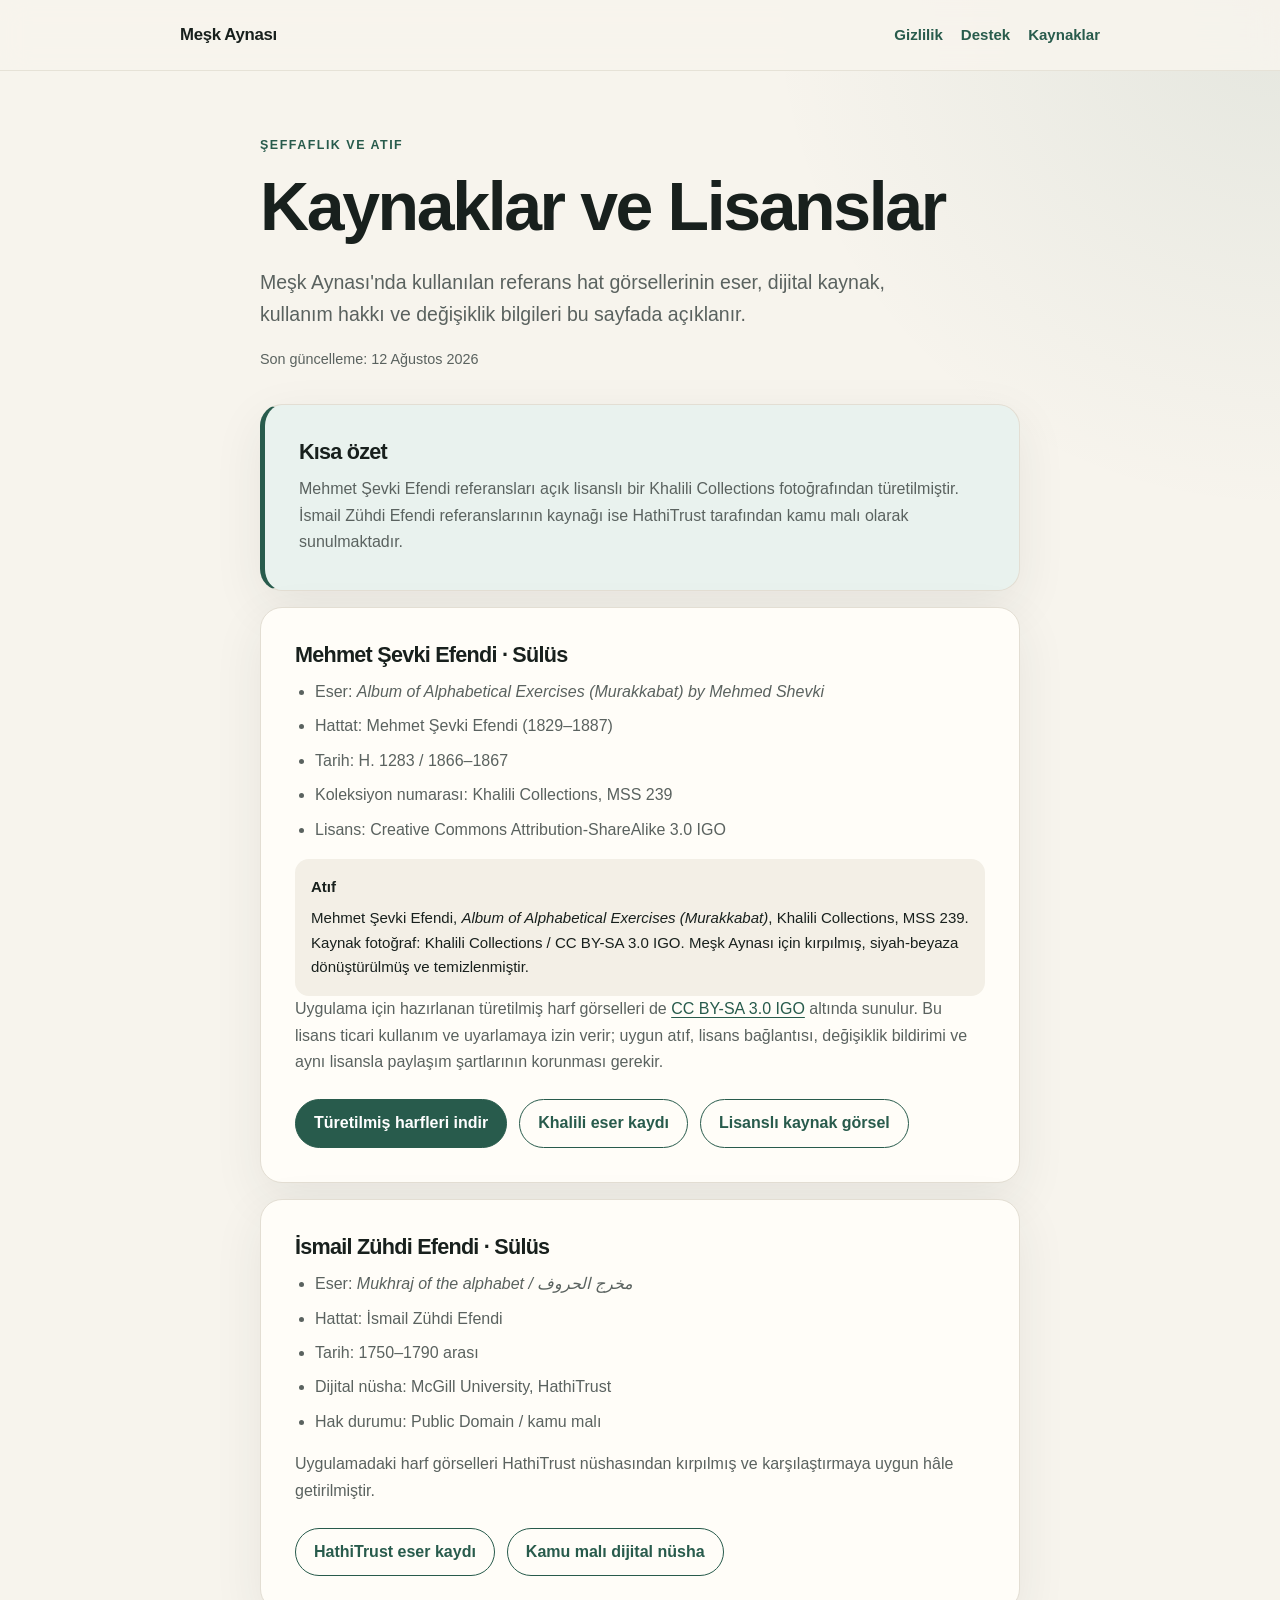
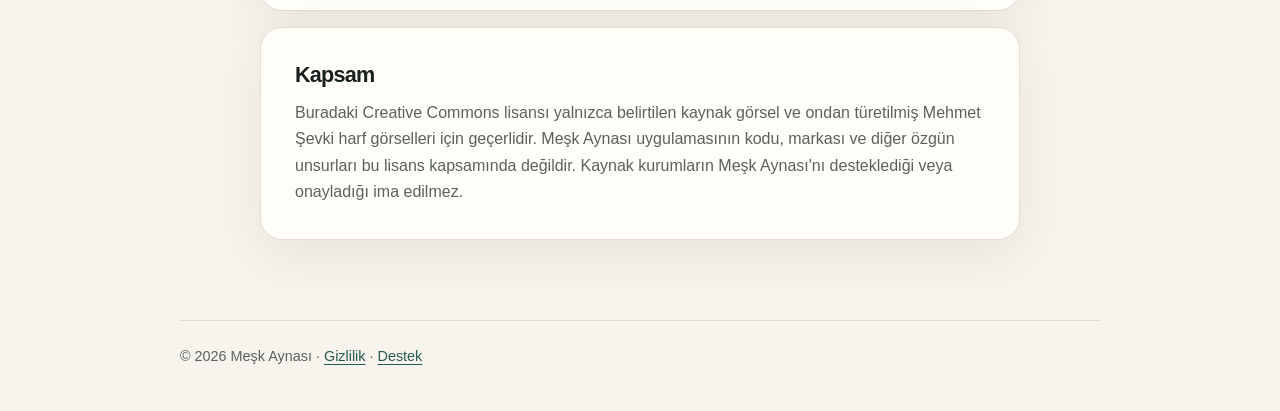
==== licenses/index.html @ 1dcadec5 "Add reference image sources and licenses" ====
<!doctype html>
<html lang="tr">
  <head>
    <meta charset="utf-8">
    <meta name="viewport" content="width=device-width, initial-scale=1">
    <meta
      name="description"
      content="Meşk Aynası referans hat görsellerinin kaynak ve lisans bilgileri."
    >
    <title>Kaynaklar ve Lisanslar — Meşk Aynası</title>
    <link rel="stylesheet" href="/styles.css">
  </head>
  <body>
    <header class="site-header">
      <nav class="nav" aria-label="Ana menü">
        <a class="brand" href="/">Meşk Aynası</a>
        <div class="nav-links">
          <a href="/privacy/">Gizlilik</a>
          <a href="/support/">Destek</a>
          <a href="/licenses/" aria-current="page">Kaynaklar</a>
        </div>
      </nav>
    </header>

    <main>
      <header class="hero">
        <p class="eyebrow">Şeffaflık ve atıf</p>
        <h1>Kaynaklar ve Lisanslar</h1>
        <p class="lead">
          Meşk Aynası'nda kullanılan referans hat görsellerinin eser, dijital
          kaynak, kullanım hakkı ve değişiklik bilgileri bu sayfada açıklanır.
        </p>
        <p class="updated">Son güncelleme: 12 Ağustos 2026</p>
      </header>

      <section class="content-section callout">
        <h2>Kısa özet</h2>
        <p>
          Mehmet Şevki Efendi referansları açık lisanslı bir Khalili Collections
          fotoğrafından türetilmiştir. İsmail Zühdi Efendi referanslarının kaynağı
          ise HathiTrust tarafından kamu malı olarak sunulmaktadır.
        </p>
      </section>

      <section class="content-section">
        <h2>Mehmet Şevki Efendi · Sülüs</h2>
        <ul class="plain-list">
          <li>
            Eser: <em>Album of Alphabetical Exercises (Murakkabat) by Mehmed Shevki</em>
          </li>
          <li>Hattat: Mehmet Şevki Efendi (1829–1887)</li>
          <li>Tarih: H. 1283 / 1866–1867</li>
          <li>Koleksiyon numarası: Khalili Collections, MSS 239</li>
          <li>Lisans: Creative Commons Attribution-ShareAlike 3.0 IGO</li>
        </ul>
        <div class="license-credit">
          <strong>Atıf</strong>
          Mehmet Şevki Efendi, <em>Album of Alphabetical Exercises (Murakkabat)</em>,
          Khalili Collections, MSS 239. Kaynak fotoğraf: Khalili Collections /
          CC BY-SA 3.0 IGO. Meşk Aynası için kırpılmış, siyah-beyaza
          dönüştürülmüş ve temizlenmiştir.
        </div>
        <p>
          Uygulama için hazırlanan türetilmiş harf görselleri de
          <a href="https://creativecommons.org/licenses/by-sa/3.0/igo/">CC BY-SA 3.0 IGO</a>
          altında sunulur. Bu lisans ticari kullanım ve uyarlamaya izin verir;
          uygun atıf, lisans bağlantısı, değişiklik bildirimi ve aynı lisansla
          paylaşım şartlarının korunması gerekir.
        </p>
        <div class="actions">
          <a
            class="button"
            href="/downloads/mehmet-sevki-efendi-sulus-cc-by-sa-3.0-igo.zip"
            download
          >Türetilmiş harfleri indir</a>
          <a
            class="button secondary"
            href="https://khalilicollections.org/collections/islamic-art/khalili-collection-islamic-art-album-of-alphabetical-exercises-by-mehmed-shevki-mss239/"
          >Khalili eser kaydı</a>
          <a
            class="button secondary"
            href="https://commons.wikimedia.org/wiki/File:Khalili_Collection_Islamic_Art_mss_0239.15.jpg"
          >Lisanslı kaynak görsel</a>
        </div>
      </section>

      <section class="content-section">
        <h2>İsmail Zühdi Efendi · Sülüs</h2>
        <ul class="plain-list">
          <li>Eser: <em>Mukhraj of the alphabet / مخرج الحروف</em></li>
          <li>Hattat: İsmail Zühdi Efendi</li>
          <li>Tarih: 1750–1790 arası</li>
          <li>Dijital nüsha: McGill University, HathiTrust</li>
          <li>Hak durumu: Public Domain / kamu malı</li>
        </ul>
        <p>
          Uygulamadaki harf görselleri HathiTrust nüshasından kırpılmış ve
          karşılaştırmaya uygun hâle getirilmiştir.
        </p>
        <div class="actions">
          <a
            class="button secondary"
            href="https://catalog.hathitrust.org/Record/102869389"
          >HathiTrust eser kaydı</a>
          <a
            class="button secondary"
            href="https://babel.hathitrust.org/cgi/pt?id=mcg.ark:/13960/t20d2jc2r"
          >Kamu malı dijital nüsha</a>
        </div>
      </section>

      <section class="content-section">
        <h2>Kapsam</h2>
        <p>
          Buradaki Creative Commons lisansı yalnızca belirtilen kaynak görsel ve
          ondan türetilmiş Mehmet Şevki harf görselleri için geçerlidir. Meşk
          Aynası uygulamasının kodu, markası ve diğer özgün unsurları bu lisans
          kapsamında değildir. Kaynak kurumların Meşk Aynası'nı desteklediği veya
          onayladığı ima edilmez.
        </p>
      </section>
    </main>

    <footer>
      © 2026 Meşk Aynası · <a href="/privacy/">Gizlilik</a> ·
      <a href="/support/">Destek</a>
    </footer>
  </body>
</html>
---- styles.css ----
:root {
  color-scheme: light;
  --background: #f7f4ed;
  --surface: #fffdf8;
  --text: #18201d;
  --muted: #5a625f;
  --accent: #285b4c;
  --accent-soft: #e9f2ee;
  --line: #e3ded3;
  --shadow: 0 16px 50px rgba(40, 55, 49, 0.08);
}

* {
  box-sizing: border-box;
}

html {
  scroll-behavior: smooth;
}

body {
  margin: 0;
  background:
    radial-gradient(circle at top right, rgba(40, 91, 76, 0.09), transparent 32rem),
    var(--background);
  color: var(--text);
  font-family: Inter, ui-sans-serif, -apple-system, BlinkMacSystemFont, "Segoe UI", sans-serif;
  line-height: 1.65;
}

a {
  color: var(--accent);
  text-underline-offset: 0.18em;
}

a:hover {
  text-decoration-thickness: 2px;
}

.site-header {
  border-bottom: 1px solid rgba(227, 222, 211, 0.85);
  background: rgba(247, 244, 237, 0.88);
  backdrop-filter: blur(14px);
}

.nav {
  width: min(100% - 32px, 920px);
  min-height: 70px;
  margin: 0 auto;
  display: flex;
  align-items: center;
  justify-content: space-between;
  gap: 24px;
}

.brand {
  color: var(--text);
  font-size: 1.05rem;
  font-weight: 800;
  letter-spacing: -0.02em;
  text-decoration: none;
}

.nav-links {
  display: flex;
  flex-wrap: wrap;
  gap: 18px;
}

.nav-links a {
  font-size: 0.94rem;
  font-weight: 650;
  text-decoration: none;
}

main {
  width: min(100% - 32px, 760px);
  margin: 0 auto;
  padding: 64px 0 80px;
}

.hero {
  margin-bottom: 32px;
}

.eyebrow {
  margin: 0 0 10px;
  color: var(--accent);
  font-size: 0.78rem;
  font-weight: 800;
  letter-spacing: 0.12em;
  text-transform: uppercase;
}

h1,
h2 {
  line-height: 1.18;
  letter-spacing: -0.035em;
}

h1 {
  max-width: 700px;
  margin: 0;
  font-size: clamp(2.25rem, 7vw, 4.25rem);
}

.lead {
  max-width: 660px;
  margin: 20px 0 0;
  color: var(--muted);
  font-size: clamp(1.05rem, 2.5vw, 1.22rem);
}

.updated {
  margin-top: 18px;
  color: var(--muted);
  font-size: 0.9rem;
}

.card,
.content-section {
  border: 1px solid var(--line);
  border-radius: 22px;
  background: var(--surface);
  box-shadow: var(--shadow);
}

.content-section {
  margin-top: 16px;
  padding: clamp(22px, 5vw, 34px);
}

.content-section h2 {
  margin: 0 0 12px;
  font-size: 1.35rem;
}

.content-section p,
.content-section ul {
  margin-top: 0;
  color: var(--muted);
}

.content-section p:last-child,
.content-section ul:last-child {
  margin-bottom: 0;
}

.content-section li + li {
  margin-top: 8px;
}

.callout {
  border-left: 5px solid var(--accent);
  background: var(--accent-soft);
}

.actions {
  display: flex;
  flex-wrap: wrap;
  gap: 12px;
  margin-top: 24px;
}

.button {
  display: inline-flex;
  min-height: 46px;
  align-items: center;
  justify-content: center;
  border: 1px solid var(--accent);
  border-radius: 999px;
  padding: 10px 18px;
  background: var(--accent);
  color: #fff;
  font-weight: 750;
  text-decoration: none;
}

.button.secondary {
  background: transparent;
  color: var(--accent);
}

.cards {
  display: grid;
  grid-template-columns: repeat(auto-fit, minmax(220px, 1fr));
  gap: 16px;
  margin-top: 26px;
}

.card {
  padding: 26px;
}

.card h2 {
  margin: 0 0 8px;
  font-size: 1.25rem;
}

.card p {
  margin: 0 0 18px;
  color: var(--muted);
}

.license-credit {
  border-radius: 14px;
  padding: 16px;
  background: #f3efe6;
  color: var(--text);
  font-size: 0.94rem;
  overflow-wrap: anywhere;
}

.license-credit strong {
  display: block;
  margin-bottom: 6px;
}

.plain-list {
  padding-left: 1.25rem;
}

footer {
  width: min(100% - 32px, 920px);
  margin: 0 auto;
  border-top: 1px solid var(--line);
  padding: 24px 0 42px;
  color: var(--muted);
  font-size: 0.9rem;
}

@media (max-width: 620px) {
  .nav {
    align-items: flex-start;
    flex-direction: column;
    gap: 8px;
    padding: 16px 0;
  }

  main {
    padding-top: 44px;
  }

  .cards {
    grid-template-columns: 1fr;
  }
}

@media (prefers-reduced-motion: reduce) {
  html {
    scroll-behavior: auto;
  }
}
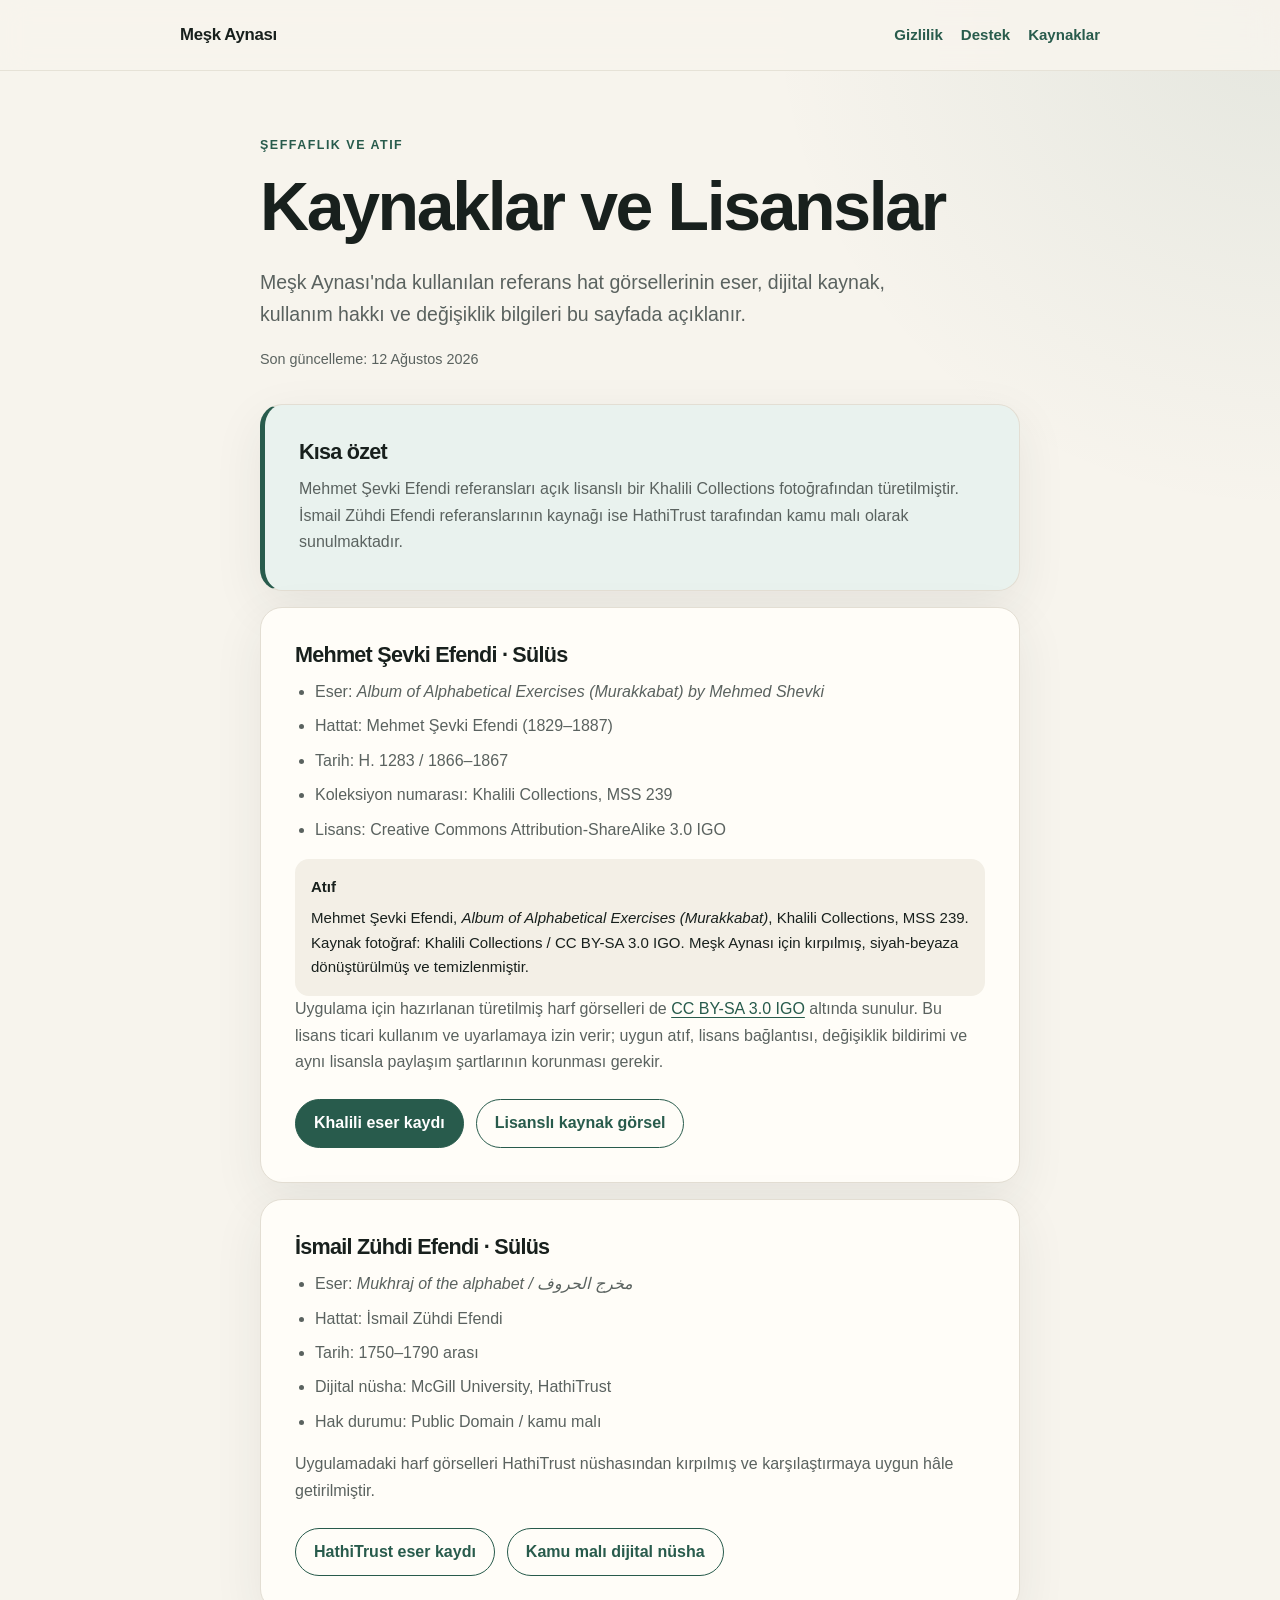
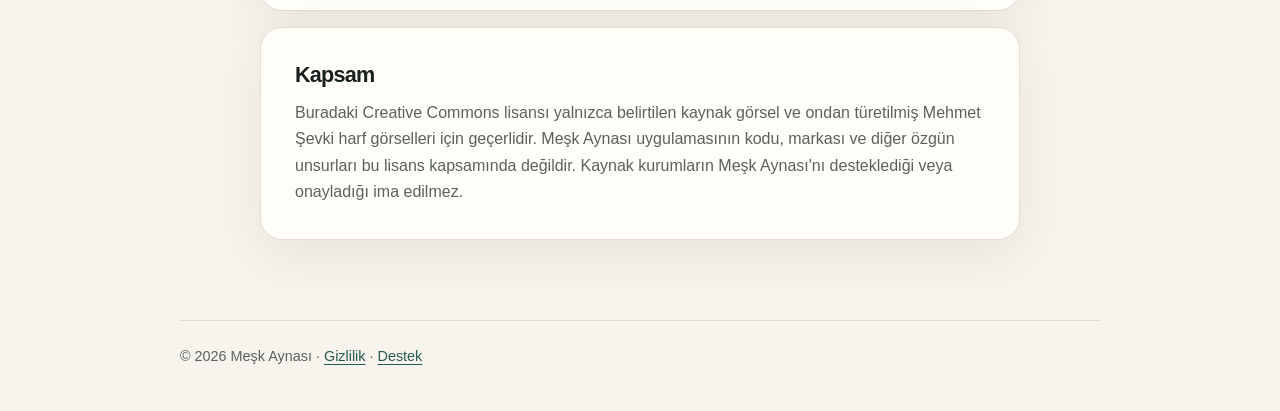
==== commit a16e8a4c: "Remove derived image download" ====
--- a/licenses/index.html
+++ b/licenses/index.html
@@ -70,11 +70,6 @@
         <div class="actions">
           <a
             class="button"
-            href="/downloads/mehmet-sevki-efendi-sulus-cc-by-sa-3.0-igo.zip"
-            download
-          >Türetilmiş harfleri indir</a>
-          <a
-            class="button secondary"
             href="https://khalilicollections.org/collections/islamic-art/khalili-collection-islamic-art-album-of-alphabetical-exercises-by-mehmed-shevki-mss239/"
           >Khalili eser kaydı</a>
           <a
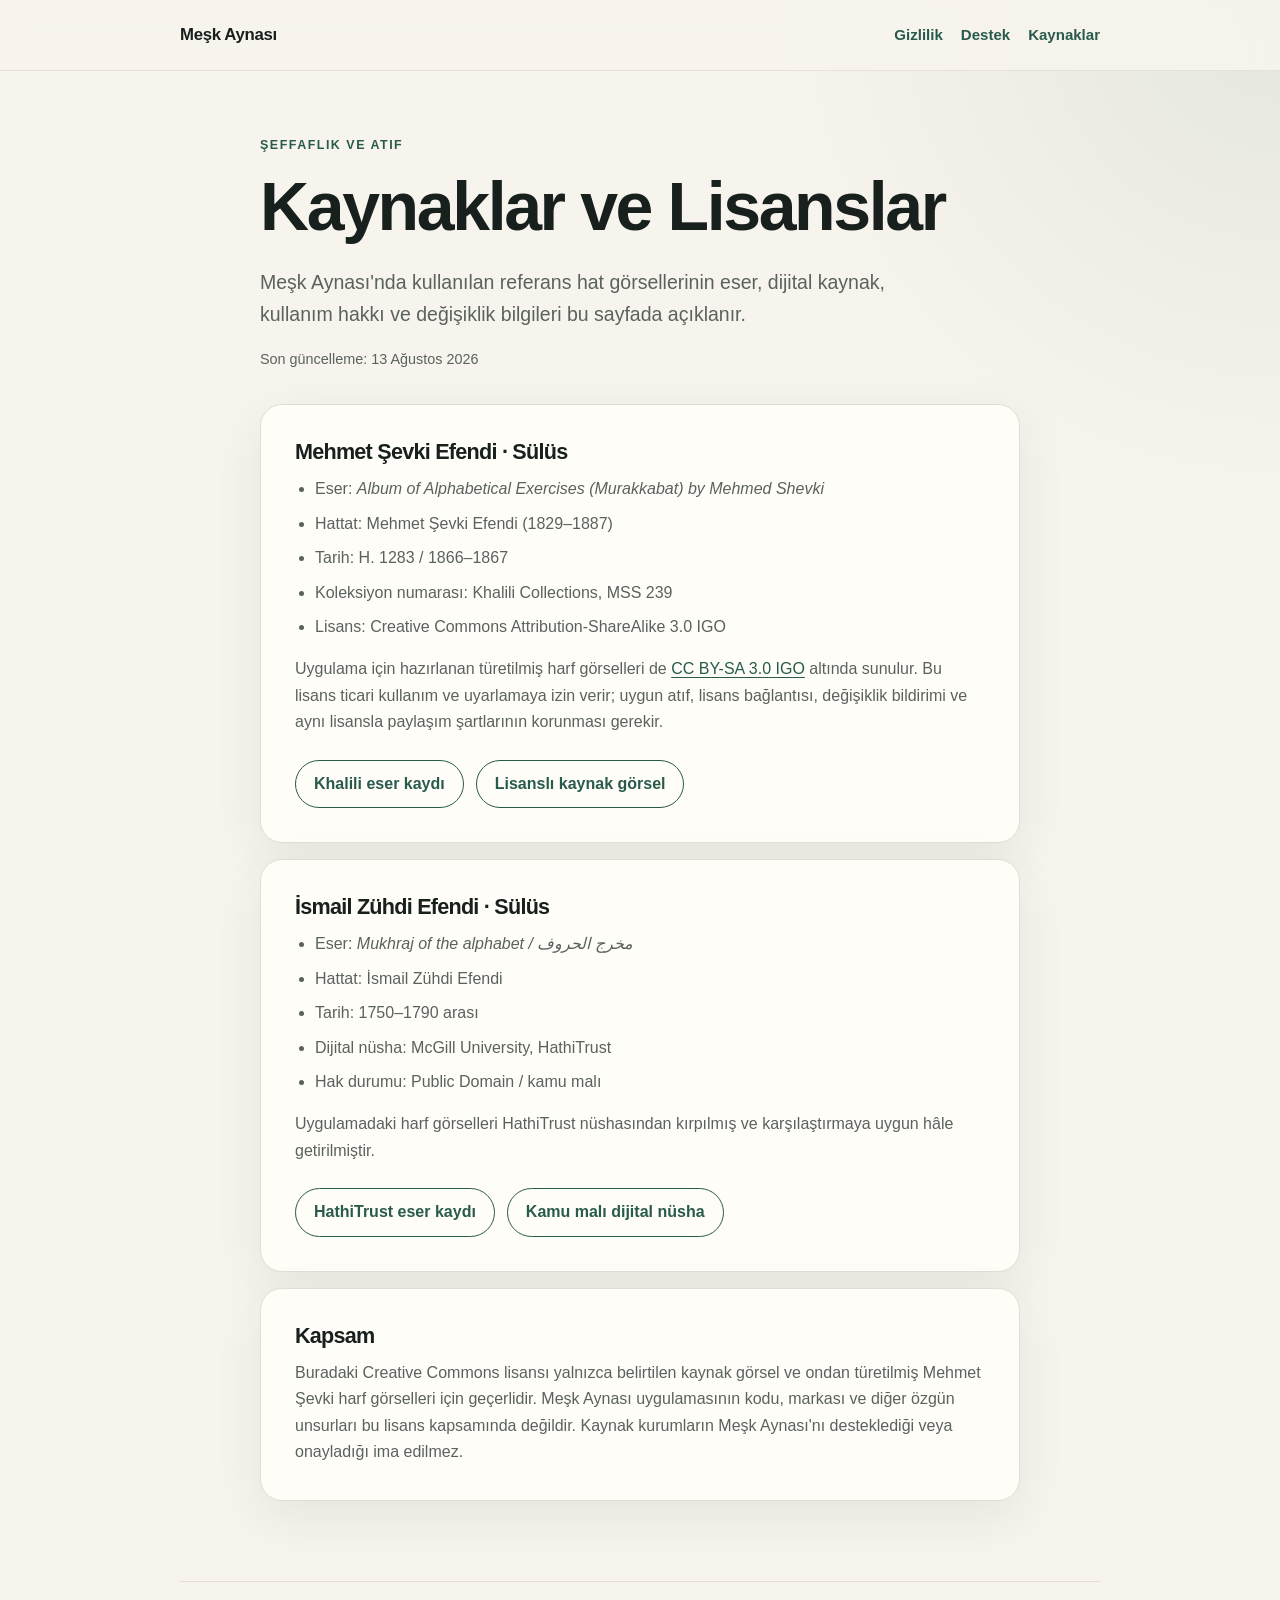
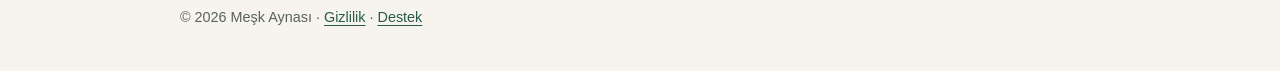
==== commit 3c22dc16: "Simplify licenses page" ====
--- a/licenses/index.html
+++ b/licenses/index.html
@@ -30,17 +30,8 @@
           Meşk Aynası'nda kullanılan referans hat görsellerinin eser, dijital
           kaynak, kullanım hakkı ve değişiklik bilgileri bu sayfada açıklanır.
         </p>
-        <p class="updated">Son güncelleme: 12 Ağustos 2026</p>
+        <p class="updated">Son güncelleme: 13 Ağustos 2026</p>
       </header>
-
-      <section class="content-section callout">
-        <h2>Kısa özet</h2>
-        <p>
-          Mehmet Şevki Efendi referansları açık lisanslı bir Khalili Collections
-          fotoğrafından türetilmiştir. İsmail Zühdi Efendi referanslarının kaynağı
-          ise HathiTrust tarafından kamu malı olarak sunulmaktadır.
-        </p>
-      </section>
 
       <section class="content-section">
         <h2>Mehmet Şevki Efendi · Sülüs</h2>
@@ -53,13 +44,6 @@
           <li>Koleksiyon numarası: Khalili Collections, MSS 239</li>
           <li>Lisans: Creative Commons Attribution-ShareAlike 3.0 IGO</li>
         </ul>
-        <div class="license-credit">
-          <strong>Atıf</strong>
-          Mehmet Şevki Efendi, <em>Album of Alphabetical Exercises (Murakkabat)</em>,
-          Khalili Collections, MSS 239. Kaynak fotoğraf: Khalili Collections /
-          CC BY-SA 3.0 IGO. Meşk Aynası için kırpılmış, siyah-beyaza
-          dönüştürülmüş ve temizlenmiştir.
-        </div>
         <p>
           Uygulama için hazırlanan türetilmiş harf görselleri de
           <a href="https://creativecommons.org/licenses/by-sa/3.0/igo/">CC BY-SA 3.0 IGO</a>
@@ -69,7 +53,7 @@
         </p>
         <div class="actions">
           <a
-            class="button"
+            class="button secondary"
             href="https://khalilicollections.org/collections/islamic-art/khalili-collection-islamic-art-album-of-alphabetical-exercises-by-mehmed-shevki-mss239/"
           >Khalili eser kaydı</a>
           <a
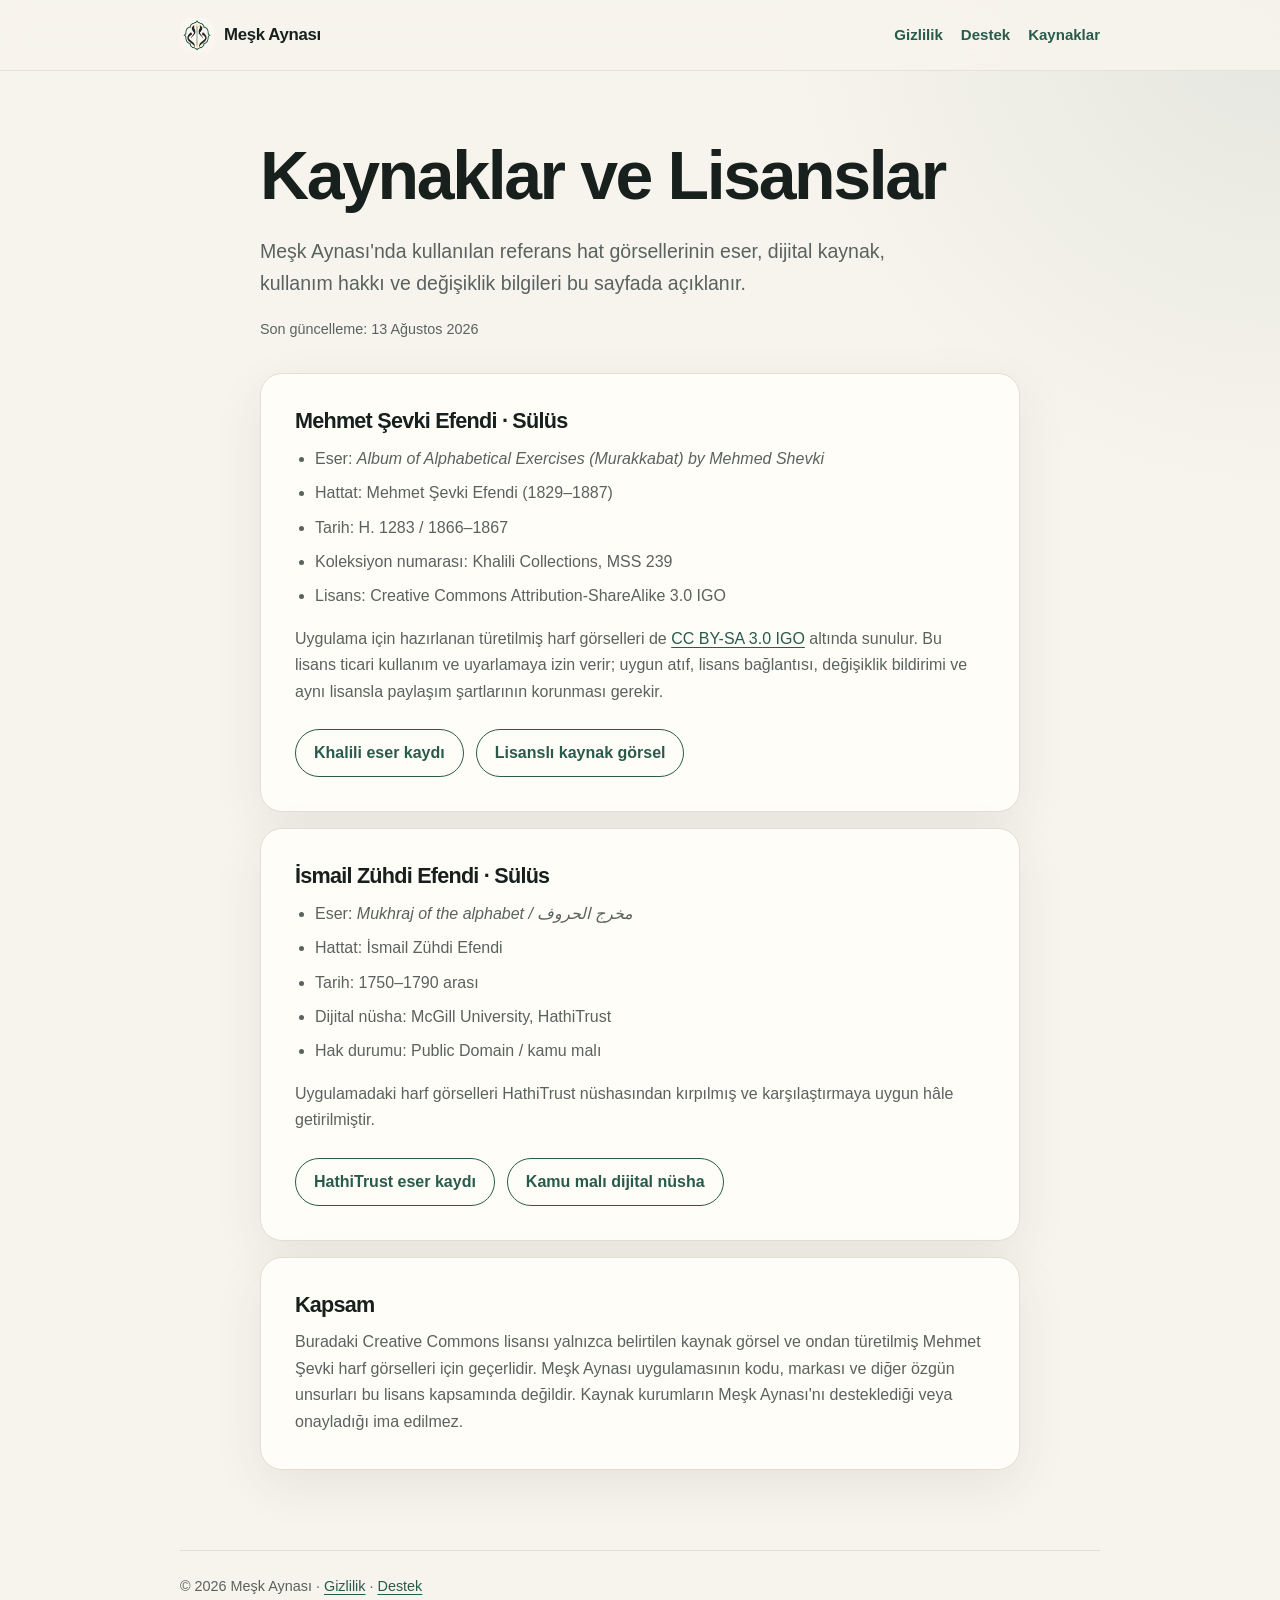
==== commit c88cc9dd: "Refine legal site branding and cards" ====
--- a/licenses/index.html
+++ b/licenses/index.html
@@ -13,7 +13,7 @@
   <body>
     <header class="site-header">
       <nav class="nav" aria-label="Ana menü">
-        <a class="brand" href="/">Meşk Aynası</a>
+        <a class="brand" href="/"><img class="brand-logo" src="/assets/mesk_aynasi_logo.png" alt="">Meşk Aynası</a>
         <div class="nav-links">
           <a href="/privacy/">Gizlilik</a>
           <a href="/support/">Destek</a>
@@ -24,7 +24,6 @@
 
     <main>
       <header class="hero">
-        <p class="eyebrow">Şeffaflık ve atıf</p>
         <h1>Kaynaklar ve Lisanslar</h1>
         <p class="lead">
           Meşk Aynası'nda kullanılan referans hat görsellerinin eser, dijital
--- a/styles.css
+++ b/styles.css
@@ -54,11 +54,21 @@
 }
 
 .brand {
+  display: inline-flex;
+  align-items: center;
+  gap: 10px;
   color: var(--text);
   font-size: 1.05rem;
   font-weight: 800;
   letter-spacing: -0.02em;
   text-decoration: none;
+}
+
+.brand-logo {
+  width: 34px;
+  height: 34px;
+  border-radius: 10px;
+  object-fit: cover;
 }
 
 .nav-links {
@@ -189,6 +199,8 @@
 }
 
 .card {
+  display: flex;
+  flex-direction: column;
   padding: 26px;
 }
 
@@ -198,6 +210,7 @@
 }
 
 .card p {
+  flex: 1;
   margin: 0 0 18px;
   color: var(--muted);
 }
